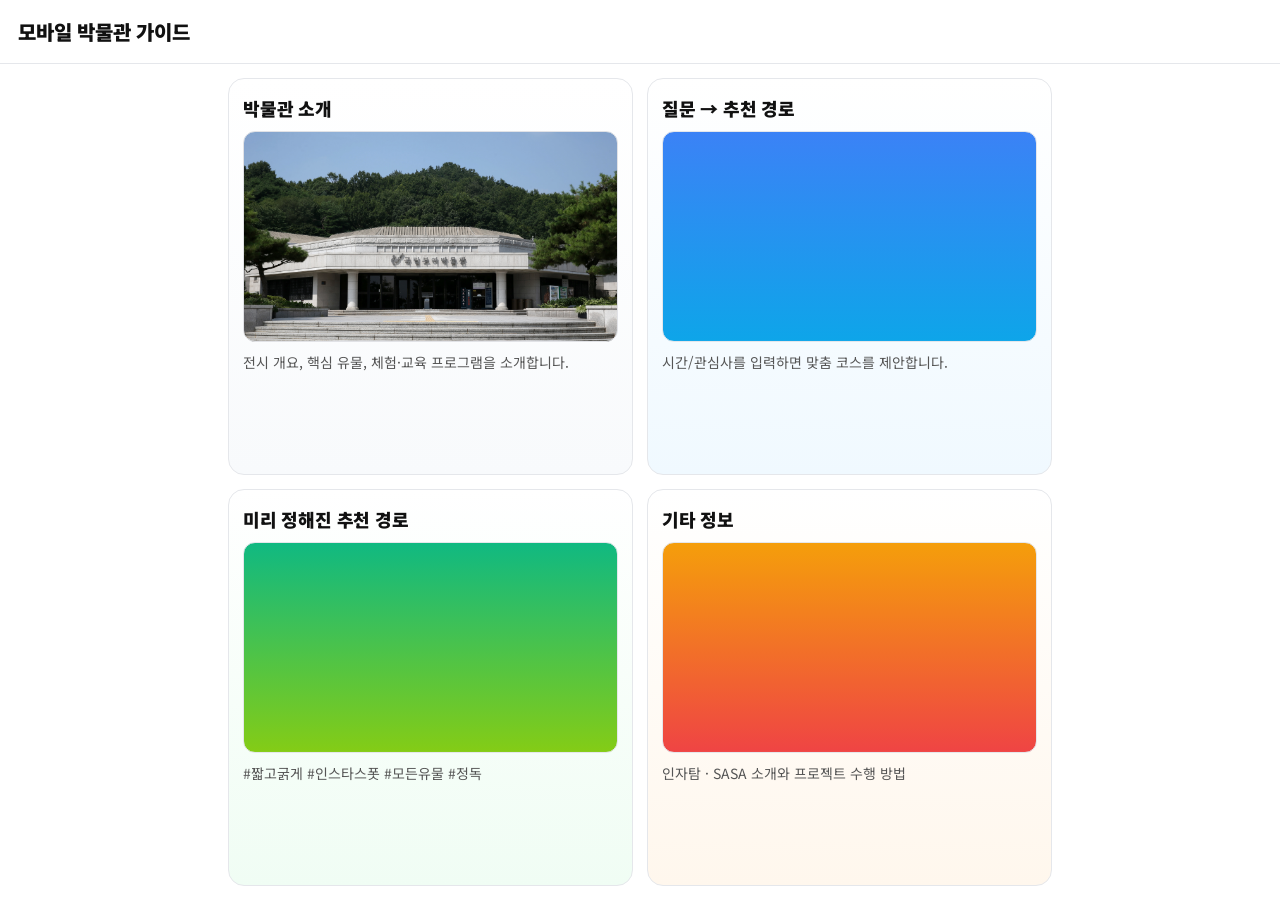
==== index.html @ e38f235e "Add files via upload" ====
<!doctype html>
<html lang="ko">
<head>
<meta charset="utf-8" />
<meta name="viewport" content="width=device-width,initial-scale=1,viewport-fit=cover" />
<title>모바일 박물관 가이드 — 메인</title>

<!-- Google Fonts: Noto Sans KR -->
<link rel="preconnect" href="https://fonts.googleapis.com">
<link rel="preconnect" href="https://fonts.gstatic.com" crossorigin>
<link href="https://fonts.googleapis.com/css2?family=Noto+Sans+KR:wght@400;600;700;900&display=swap" rel="stylesheet">

<link rel="stylesheet" href="style.css" />
</head>
<body>
  <header class="header">
    <h1>모바일 박물관 가이드</h1>
  </header>

  <main class="container" id="main">
    <section class="grid-2x2" aria-label="메인 선택">

      <!-- 1) 박물관 소개: 제목 위, 사진 아래 -->
      <a class="tile t1" href="intro.html" style="--i:0">
        <h3 class="tile__title">박물관 소개</h3>
        <div class="thumb thumb--photo" style="background-image:url('assets/buyeo-card.jpg')"></div>
        <p class="tile__desc">전시 개요, 핵심 유물, 체험·교육 프로그램을 소개합니다.</p>
      </a>

      <!-- 2) 질문 → 추천 경로: 카드 전체에 블루 라이트 틴트 + 컬러 비주얼 블록 -->
      <a class="tile t2" href="qa.html" style="--i:1">
        <h3 class="tile__title">질문 → 추천 경로</h3>
        <div class="thumb thumb--soft t2-soft"></div>
        <p class="tile__desc">시간/관심사를 입력하면 맞춤 코스를 제안합니다.</p>
      </a>

      <!-- 3) 미리 정해진 추천 경로: 그린 라이트 틴트 -->
      <a class="tile t3" href="routes.html" style="--i:2">
        <h3 class="tile__title">미리 정해진 추천 경로</h3>
        <div class="thumb thumb--soft t3-soft"></div>
        <p class="tile__desc">#짧고굵게 #인스타스폿 #모든유물 #정독</p>
      </a>

      <!-- 4) 기타 정보: 오렌지 라이트 틴트 -->
      <a class="tile t4" href="etc.html" style="--i:3">
        <h3 class="tile__title">기타 정보</h3>
        <div class="thumb thumb--soft t4-soft"></div>
        <p class="tile__desc">인자탐 · SASA 소개와 프로젝트 수행 방법</p>
      </a>

    </section>
  </main>

  <script>
    // 첫 진입 시 카드 순차 등장
    window.addEventListener('DOMContentLoaded', () => {
      if (window.matchMedia('(prefers-reduced-motion: reduce)').matches) return;
      requestAnimationFrame(() => document.body.classList.add('enter'));
    });
  </script>
</body>
</html>
---- style.css ----
/* ========== Global ========== */
:root{
  --bg:#ffffff; --ink:#111111; --muted:#555; --line:#e5e7eb;
  --header-h:64px; --gap:14px; --pad:18px;
  --c1:#2563eb; --c2:#0ea5e9; --c3:#10b981; --c4:#f59e0b; --c5:#ef4444;
}

*{ box-sizing:border-box; }
html,body{ height:100%; }
body{
  margin:0;
  font-family: "Noto Sans KR", system-ui, -apple-system, Segoe UI, Roboto, "Helvetica Neue", Arial, sans-serif;
  background:var(--bg); color:var(--ink);
}

/* ========== Header ========== */
.header{
  position:sticky; top:0; z-index:10; height:var(--header-h);
  display:flex; align-items:center; gap:12px; padding:0 var(--pad);
  background:#fff; border-bottom:1px solid var(--line);
}
.header h1{ margin:0; font-size:20px; font-weight:900; letter-spacing:-.2px; }
.header--sub h1{ font-size:18px; }

.back{
  display:inline-flex; align-items:center; justify-content:center;
  width:40px; height:40px; border-radius:10px; border:1px solid var(--line);
  background:#fff; color:var(--ink); font-weight:900; text-decoration:none;
}

/* ========== Layout ========== */
main{ padding:var(--gap) var(--pad); }
.container{ max-width:860px; margin:0 auto; }

/* 메인 2×2 그리드 */
.grid-2x2{
  height:calc(100dvh - var(--header-h) - var(--gap)*2);
  display:grid; gap:var(--gap);
  grid-template-columns:1fr 1fr; grid-template-rows:1fr 1fr;
}

/* ========== Tiles (카드) ========== */
.tile{
  display:flex; flex-direction:column; justify-content:flex-start; align-items:stretch;
  border:1px solid var(--line); border-radius:16px; padding:14px 14px 16px;
  background:#fff; /* 기본은 흰색, 아래 t1~t4에서 카드별 틴트로 덮어씀 */
  color:var(--ink); text-decoration:none; cursor:pointer;
  transition:transform .12s ease, box-shadow .12s ease, background .2s ease;
  /* 초기 애니메이션 상태 */
  opacity:0; transform:translateY(12px) scale(.98);
}
.tile:active{ transform:scale(.99); }
.tile:hover{ transform:translateY(-2px); box-shadow:0 6px 18px rgba(0,0,0,.08); }

/* 카드별 전체 배경 틴트(연한 고유색) */
.tile.t1{ background:linear-gradient(0deg, #f8fafc, #ffffff); }   /* 뉴트럴 */
.tile.t2{ background:linear-gradient(0deg, #f0f9ff, #ffffff); }   /* 블루 라이트 */
.tile.t3{ background:linear-gradient(0deg, #f0fdf4, #ffffff); }   /* 그린 라이트 */
.tile.t4{ background:linear-gradient(0deg, #fff7ed, #ffffff); }   /* 오렌지 라이트 */

.tile__title{
  margin:2px 0 10px;
  font-size:18px; font-weight:900; letter-spacing:-.2px;
}
.tile__desc{
  margin:10px 0 0; font-size:14px; color:var(--muted); line-height:1.55;
}

/* 사진/비주얼 블록 */
.thumb{
  width:100%;
  border-radius:12px;
  overflow:hidden;
  border:1px solid var(--line);
  background:#f3f4f6 center/cover no-repeat;
  margin:0; /* 제목 바로 아래 붙도록 */
}

/* 실제 사진을 쓰는 경우 */
.thumb--photo{
  aspect-ratio: 16/9;              /* 반응형 비율 유지 */
  filter: saturate(.92) brightness(.98);
}

/* 사진 없는 카드의 소프트 비주얼(아래의 t2-soft/t3-soft/t4-soft로 덮어씀) */
.thumb--soft{
  aspect-ratio: 16/9;
  background-image: linear-gradient(180deg,#fafafa,#f7f7f7);
}

/* 카드별 고유 색상 비주얼 블록(사진 대신 사용할 때) */
.t2-soft{ background-image: linear-gradient(180deg,#3b82f6,#0ea5e9); } /* 파랑~하늘 */
.t3-soft{ background-image: linear-gradient(180deg,#10b981,#84cc16); } /* 초록~연두 */
.t4-soft{ background-image: linear-gradient(180deg,#f59e0b,#ef4444); } /* 주황~빨강 */

/* 메인 진입 애니메이션 */
@keyframes riseIn {
  0%{opacity:0; transform:translateY(16px) scale(.96)}
  60%{opacity:1; transform:translateY(0) scale(1.01)}
  100%{opacity:1; transform:translateY(0) scale(1)}
}
.enter .tile{
  animation: riseIn .58s cubic-bezier(.2,.8,.2,1) both;
  animation-delay: calc(var(--i) * 120ms);
}
@media (prefers-reduced-motion: reduce){
  .tile{ opacity:1 !important; transform:none !important; animation:none !important; }
  .enter .tile{ animation:none !important; }
}

/* ========== Sections / Buttons / Forms (서브 페이지 공용) ========== */
.section{
  background:#f9fafb; border:1px solid var(--line);
  border-radius:16px; padding:16px;
}
.muted{ color:var(--muted); }
.ol{ margin:10px 0 0; padding-left:18px; font-size:14px; }

.btn{
  display:inline-flex; align-items:center; justify-content:center; gap:8px;
  border-radius:12px; padding:12px 14px; font-weight:900; cursor:pointer;
  text-decoration:none;
}
.btn-solid{ background:#111; color:#fff; border:0; }
.btn-ghost{ background:#fff; color:var(--ink); border:1px solid var(--line); }

.input{
  flex:1; padding:12px 14px; border-radius:12px;
  border:1px solid var(--line); background:#fff; color:var(--ink);
  font-size:14px; outline:none;
}
.chips{ display:flex; flex-wrap:wrap; gap:8px; }

/* ========== Routes / Modal (routes.html) ========== */
.routes{ display:grid; gap:12px; }
.route{ border:1px solid var(--line); border-radius:16px; overflow:hidden; background:#fafafa; }
.bar{ height:8px; }
.bar.short{ background:linear-gradient(90deg,var(--c5),var(--c4)); }
.bar.insta{ background:linear-gradient(90deg,var(--c1),var(--c2)); }
.bar.all{ background:linear-gradient(90deg,var(--c1),var(--c2)); }
.bar.deep{ background:linear-gradient(90deg,var(--c3),#84cc16); }
.inner{ padding:16px; }
.inner h4{ margin:0; font-size:16px; display:flex; justify-content:space-between; align-items:center; }

/* 모달 */
#modal{
  position:fixed; inset:0; z-index:50; display:none;
  align-items:flex-end; justify-content:center; padding:16px;
}
#modal-back{ position:absolute; inset:0; background:rgba(0,0,0,.35); }
.modal-card{
  width:100%; max-width:420px; border:1px solid var(--line);
  border-radius:16px; overflow:hidden; background:#fff; position:relative; z-index:1;
}

/* ========== Intro Hero (intro.html) ========== */
.hero{
  border:1px solid var(--line);
  border-radius:16px;
  overflow:hidden;
  background:#f3f4f6;
}
.hero__img{
  width:100%;
  aspect-ratio:16/9;
  background:#ddd center/cover no-repeat;
}
.hero__caption{
  padding:10px 12px;
  font-size:13px;
  color:var(--muted);
  background:#fff;
  border-top:1px solid var(--line);
}
.kicker{
  margin:0 0 6px;
  font-size:13px;
  color:var(--muted);
  letter-spacing:.02em;
  font-weight:700;
  text-transform:uppercase;
}
.lead{
  margin:8px 0 0;
  line-height:1.8;
  font-size:15px;
}
.badges{ display:flex; gap:8px; flex-wrap:wrap; margin-top:8px; }
.badge{
  display:inline-flex; align-items:center; gap:6px;
  height:28px; padding:0 10px; border-radius:999px;
  border:1px solid var(--line); background:#fff; color:#333; font-size:12px; font-weight:700;
}

/* ========== Media ========== */
@media (max-width:360px){
  .tile__title{ font-size:16px; }
  .tile__desc{ font-size:13px; }
}
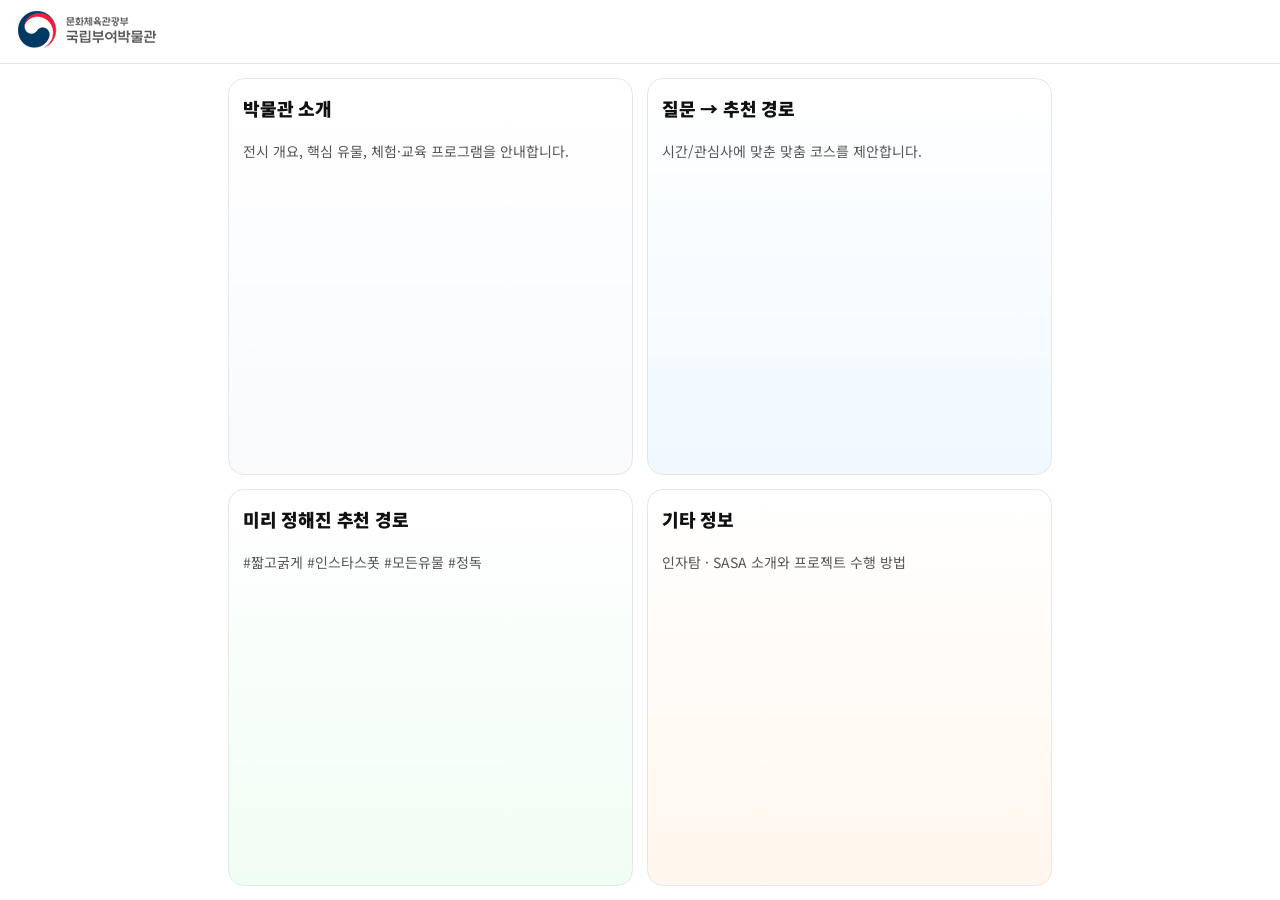
==== commit 8a1c2c61: "Update index.html" ====
--- a/index.html
+++ b/index.html
@@ -14,49 +14,74 @@
 </head>
 <body>
   <header class="header">
-    <h1>모바일 박물관 가이드</h1>
+      <a href="index.html" class="logo-link">
+      <img src="assets/logo.png" alt="박물관 로고" class="logo-img">
+    </a>
   </header>
 
   <main class="container" id="main">
     <section class="grid-2x2" aria-label="메인 선택">
-
-      <!-- 1) 박물관 소개: 제목 위, 사진 아래 -->
-      <a class="tile t1" href="intro.html" style="--i:0">
+      <a class="tile t1" href="intro.html" style="--i:0" tabindex="0">
         <h3 class="tile__title">박물관 소개</h3>
-        <div class="thumb thumb--photo" style="background-image:url('assets/buyeo-card.jpg')"></div>
-        <p class="tile__desc">전시 개요, 핵심 유물, 체험·교육 프로그램을 소개합니다.</p>
+        <p class="tile__desc">전시 개요, 핵심 유물, 체험·교육 프로그램을 안내합니다.</p>
       </a>
 
-      <!-- 2) 질문 → 추천 경로: 카드 전체에 블루 라이트 틴트 + 컬러 비주얼 블록 -->
-      <a class="tile t2" href="qa.html" style="--i:1">
+      <a class="tile t2" href="qa.html" style="--i:1" tabindex="0">
         <h3 class="tile__title">질문 → 추천 경로</h3>
-        <div class="thumb thumb--soft t2-soft"></div>
-        <p class="tile__desc">시간/관심사를 입력하면 맞춤 코스를 제안합니다.</p>
+        <p class="tile__desc">시간/관심사에 맞춘 맞춤 코스를 제안합니다.</p>
       </a>
 
-      <!-- 3) 미리 정해진 추천 경로: 그린 라이트 틴트 -->
-      <a class="tile t3" href="routes.html" style="--i:2">
+      <a class="tile t3" href="routes.html" style="--i:2" tabindex="0">
         <h3 class="tile__title">미리 정해진 추천 경로</h3>
-        <div class="thumb thumb--soft t3-soft"></div>
         <p class="tile__desc">#짧고굵게 #인스타스폿 #모든유물 #정독</p>
       </a>
 
-      <!-- 4) 기타 정보: 오렌지 라이트 틴트 -->
-      <a class="tile t4" href="etc.html" style="--i:3">
+      <a class="tile t4" href="etc.html" style="--i:3" tabindex="0">
         <h3 class="tile__title">기타 정보</h3>
-        <div class="thumb thumb--soft t4-soft"></div>
         <p class="tile__desc">인자탐 · SASA 소개와 프로젝트 수행 방법</p>
       </a>
-
     </section>
   </main>
 
-  <script>
-    // 첫 진입 시 카드 순차 등장
-    window.addEventListener('DOMContentLoaded', () => {
-      if (window.matchMedia('(prefers-reduced-motion: reduce)').matches) return;
-      requestAnimationFrame(() => document.body.classList.add('enter'));
-    });
-  </script>
+<script>
+(function () {
+  // 이전 페이지 복귀 등에서 브라우저가 스크롤을 복원하지 않도록
+  if ('scrollRestoration' in history) {
+    history.scrollRestoration = 'manual';
+  }
+
+  const toTop = () => window.scrollTo({ top: 0, left: 0, behavior: 'auto' });
+
+  // DOM 준비되면 즉시 최상단으로 이동 → 다음 프레임에 애니메이션 시작
+  window.addEventListener('DOMContentLoaded', () => {
+    toTop();
+
+    const reduce = window.matchMedia('(prefers-reduced-motion: reduce)').matches;
+    if (!reduce) {
+      // 다음 프레임에 enter 클래스를 붙여 애니메이션 트리거
+      requestAnimationFrame(() => {
+        document.body.classList.add('enter');
+      });
+    }
+  });
+
+  // bfcache(뒤로가기 등)로 복귀했을 때도 최상단으로 보정
+  window.addEventListener('pageshow', (e) => {
+    if (e.persisted) toTop();
+  });
+
+  // 애니메이션 총 소요 시간 계산 후 한 번 더 최상단으로 보정
+  // (폰트 로딩·레이아웃 시프트로 미세하게 밀리는 경우를 대비)
+  window.addEventListener('load', () => {
+    const DUR = 900;                  // --enter-dur와 동일 (ms)
+    const STEP = 160;                 // --enter-delay-step와 동일 (ms)
+    const count = document.querySelectorAll('.tile').length || 4;
+    const BUFFER = 150;               // 약간의 여유 버퍼
+    const total = DUR + STEP * (count - 1) + BUFFER;
+
+    setTimeout(toTop, total);
+  });
+})();
+</script>
 </body>
 </html>
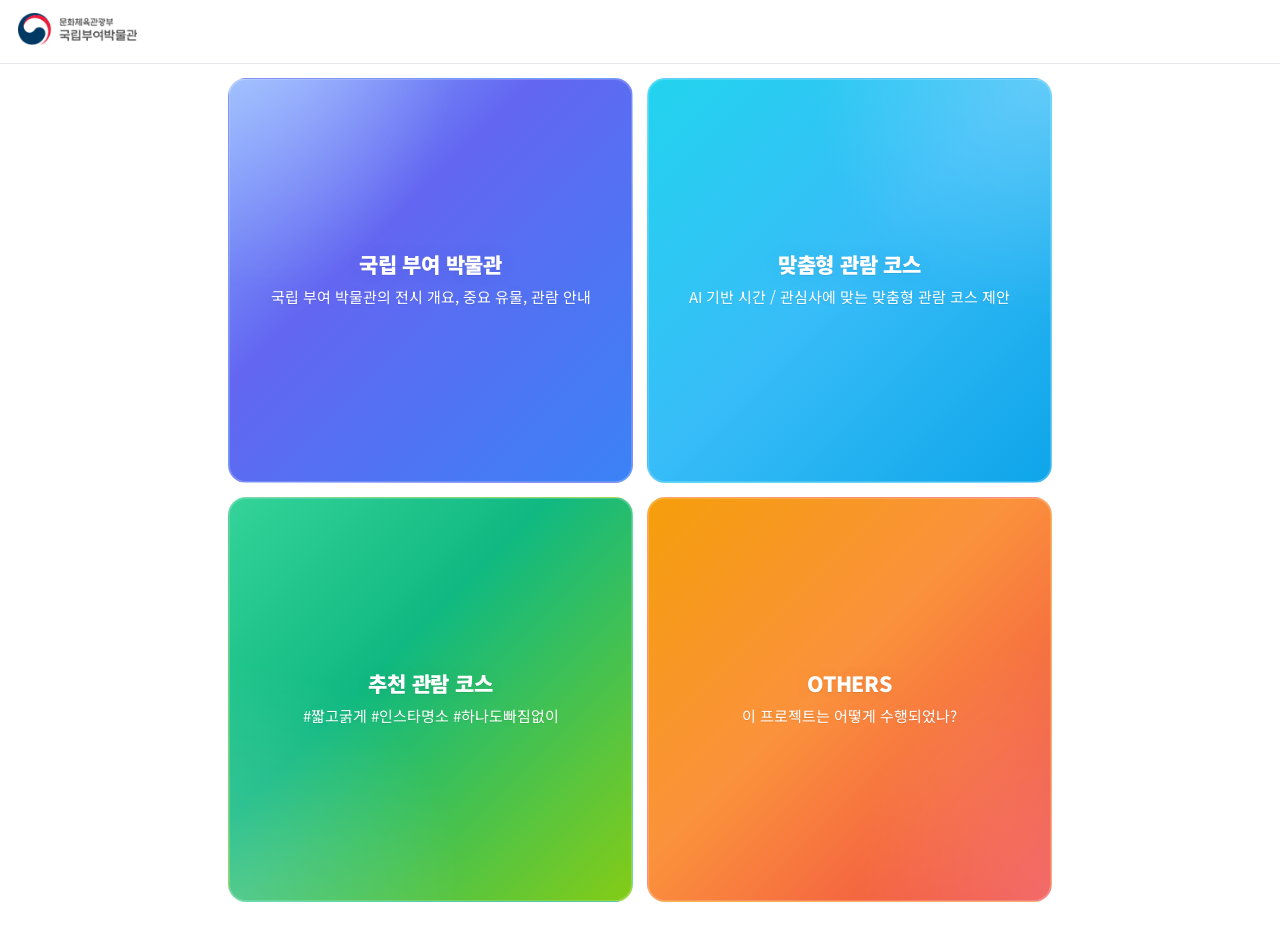
==== commit e8c17269: "Add files via upload" ====
--- a/index.html
+++ b/index.html
@@ -22,23 +22,23 @@
   <main class="container" id="main">
     <section class="grid-2x2" aria-label="메인 선택">
       <a class="tile t1" href="intro.html" style="--i:0" tabindex="0">
-        <h3 class="tile__title">박물관 소개</h3>
-        <p class="tile__desc">전시 개요, 핵심 유물, 체험·교육 프로그램을 안내합니다.</p>
+        <h3 class="tile__title">국립 부여 박물관</h3>
+        <p class="tile__desc">국립 부여 박물관의 전시 개요, 중요 유물, 관람 안내</p>
       </a>
 
       <a class="tile t2" href="qa.html" style="--i:1" tabindex="0">
-        <h3 class="tile__title">질문 → 추천 경로</h3>
-        <p class="tile__desc">시간/관심사에 맞춘 맞춤 코스를 제안합니다.</p>
+        <h3 class="tile__title">맞춤형 관람 코스</h3>
+        <p class="tile__desc">AI 기반 시간 / 관심사에 맞는 맞춤형 관람 코스 제안</p>
       </a>
 
       <a class="tile t3" href="routes.html" style="--i:2" tabindex="0">
-        <h3 class="tile__title">미리 정해진 추천 경로</h3>
-        <p class="tile__desc">#짧고굵게 #인스타스폿 #모든유물 #정독</p>
+        <h3 class="tile__title">추천 관람 코스</h3>
+        <p class="tile__desc">#짧고굵게 #인스타명소 #하나도빠짐없이</p>
       </a>
 
       <a class="tile t4" href="etc.html" style="--i:3" tabindex="0">
-        <h3 class="tile__title">기타 정보</h3>
-        <p class="tile__desc">인자탐 · SASA 소개와 프로젝트 수행 방법</p>
+        <h3 class="tile__title">OTHERS</h3>
+        <p class="tile__desc">이 프로젝트는 어떻게 수행되었나?</p>
       </a>
     </section>
   </main>
--- a/style.css
+++ b/style.css
@@ -1,16 +1,18 @@
 /* ========== Global ========== */
 :root{
-  --bg:#ffffff; --ink:#111111; --muted:#555; --line:#e5e7eb;
+  --bg:#fff; --ink:#0b0f18; --muted:#586174; --line:#e5e7eb;
   --header-h:64px; --gap:14px; --pad:18px;
-  --c1:#2563eb; --c2:#0ea5e9; --c3:#10b981; --c4:#f59e0b; --c5:#ef4444;
+  --enter-dur:.9s; --enter-delay:160ms; --enter-translate:24px; --enter-overshoot:1.02;
+
+  /* Palette */
+  --c-blue-1:#6366f1; --c-blue-2:#3b82f6; --c-cyan-1:#22d3ee; --c-cyan-2:#0ea5e9;
+  --c-green-1:#10b981; --c-green-2:#84cc16; --c-warm-1:#f59e0b; --c-warm-2:#ef4444;
 }
-
-*{ box-sizing:border-box; }
-html,body{ height:100%; }
+*{box-sizing:border-box}
+html,body{height:100%}
 body{
-  margin:0;
-  font-family: "Noto Sans KR", system-ui, -apple-system, Segoe UI, Roboto, "Helvetica Neue", Arial, sans-serif;
-  background:var(--bg); color:var(--ink);
+  margin:0; background:var(--bg); color:var(--ink);
+  font-family:"Noto Sans KR",system-ui,-apple-system,Segoe UI,Roboto,Arial,sans-serif;
 }
 
 /* ========== Header ========== */
@@ -19,172 +21,102 @@
   display:flex; align-items:center; gap:12px; padding:0 var(--pad);
   background:#fff; border-bottom:1px solid var(--line);
 }
-.header h1{ margin:0; font-size:20px; font-weight:900; letter-spacing:-.2px; }
-.header--sub h1{ font-size:18px; }
-
-.back{
-  display:inline-flex; align-items:center; justify-content:center;
-  width:40px; height:40px; border-radius:10px; border:1px solid var(--line);
-  background:#fff; color:var(--ink); font-weight:900; text-decoration:none;
-}
+.header h1{margin:0; font:900 20px/1 "Noto Sans KR"; letter-spacing:-.2px}
+.header--sub h1{font-size:18px}
+.logo-img{height:32px; max-width:120px; object-fit:contain} /* 로고 살짝 축소 */
 
 /* ========== Layout ========== */
-main{ padding:var(--gap) var(--pad); }
-.container{ max-width:860px; margin:0 auto; }
-
-/* 메인 2×2 그리드 */
+main{padding:var(--gap) var(--pad)}
+.container{max-width:860px; margin:0 auto}
 .grid-2x2{
+  height:calc(100vh - var(--header-h) - var(--gap)*2);
   height:calc(100dvh - var(--header-h) - var(--gap)*2);
   display:grid; gap:var(--gap);
   grid-template-columns:1fr 1fr; grid-template-rows:1fr 1fr;
+  justify-items:center;          /* 시각적 중앙 정렬 보정 */
+  margin-bottom:calc(var(--gap)*2);
 }
 
-/* ========== Tiles (카드) ========== */
+/* ========== Tiles ========== */
 .tile{
-  display:flex; flex-direction:column; justify-content:flex-start; align-items:stretch;
-  border:1px solid var(--line); border-radius:16px; padding:14px 14px 16px;
-  background:#fff; /* 기본은 흰색, 아래 t1~t4에서 카드별 틴트로 덮어씀 */
-  color:var(--ink); text-decoration:none; cursor:pointer;
-  transition:transform .12s ease, box-shadow .12s ease, background .2s ease;
-  /* 초기 애니메이션 상태 */
-  opacity:0; transform:translateY(12px) scale(.98);
+  position:relative; display:flex; flex-direction:column; justify-content:center; align-items:center;
+  width:100%; aspect-ratio:1/1; border-radius:18px; padding:20px 16px;
+  color:#fff; text-align:center; text-shadow:0 1px 0 rgba(0,0,0,.08),0 0 24px rgba(0,0,0,.08);
+  border:1px solid rgba(255,255,255,.25); box-shadow:inset 0 0 0 1px rgba(255,255,255,.18);
+  text-decoration:none; cursor:pointer; transition:transform .18s, box-shadow .18s, filter .18s;
+  opacity:0; transform:translateY(var(--enter-translate)) scale(.96);
 }
-.tile:active{ transform:scale(.99); }
-.tile:hover{ transform:translateY(-2px); box-shadow:0 6px 18px rgba(0,0,0,.08); }
+.tile:hover{transform:translateY(-4px) scale(1.01); box-shadow:0 14px 28px rgba(0,0,0,.15), inset 0 0 0 1px rgba(255,255,255,.18); filter:saturate(1.05)}
+.tile:active{transform:translateY(-1px) scale(1.005)}
+.tile:focus{outline:none}
+.tile:focus-visible{box-shadow:0 0 0 3px #fff, 0 0 0 6px rgba(0,0,0,.25)}
 
-/* 카드별 전체 배경 틴트(연한 고유색) */
-.tile.t1{ background:linear-gradient(0deg, #f8fafc, #ffffff); }   /* 뉴트럴 */
-.tile.t2{ background:linear-gradient(0deg, #f0f9ff, #ffffff); }   /* 블루 라이트 */
-.tile.t3{ background:linear-gradient(0deg, #f0fdf4, #ffffff); }   /* 그린 라이트 */
-.tile.t4{ background:linear-gradient(0deg, #fff7ed, #ffffff); }   /* 오렌지 라이트 */
+.tile__title{margin:0 0 8px; font:900 21px/1.2 "Noto Sans KR"; letter-spacing:-.2px}
+.tile__desc{margin:0; font-size:15px; line-height:1.6; color:rgb(255, 255, 255)}
 
-.tile__title{
-  margin:2px 0 10px;
-  font-size:18px; font-weight:900; letter-spacing:-.2px;
+/* Strong gradients */
+.tile.t1{background:
+  radial-gradient(120% 180% at 10% -20%, rgba(255,255,255,.28) 0%, transparent 40%),
+  linear-gradient(135deg,#8bb3ff 0%,var(--c-blue-1) 38%,var(--c-blue-2) 100%)}
+.tile.t2{background:
+  radial-gradient(140% 140% at 100% 0%, rgba(255,255,255,.22) 0%, transparent 42%),
+  linear-gradient(135deg,var(--c-cyan-1) 0%,#38bdf8 48%,var(--c-cyan-2) 100%)}
+.tile.t3{background:
+  radial-gradient(140% 140% at 0% 100%, rgba(255,255,255,.22) 0%, transparent 42%),
+  linear-gradient(135deg,#34d399 0%,var(--c-green-1) 40%,var(--c-green-2) 100%)}
+.tile.t4{background:
+  radial-gradient(120% 160% at 100% 100%, rgba(255,255,255,.20) 0%, transparent 40%),
+  linear-gradient(135deg,var(--c-warm-1) 0%,#fb923c 45%,var(--c-warm-2) 100%)}
+
+/* ========== Enter animation ========== */
+@keyframes riseIn{
+  0%{opacity:0; transform:translateY(var(--enter-translate)) scale(.96)}
+  60%{opacity:1; transform:translateY(0) scale(var(--enter-overshoot))}
+  100%{opacity:1; transform:translateY(0) scale(1)}
 }
-.tile__desc{
-  margin:10px 0 0; font-size:14px; color:var(--muted); line-height:1.55;
+.enter .tile{animation:riseIn var(--enter-dur) cubic-bezier(.18,.9,.2,1) both}
+.enter .tile:nth-child(1){animation-delay:calc(var(--enter-delay)*0)}
+.enter .tile:nth-child(2){animation-delay:calc(var(--enter-delay)*1)}
+.enter .tile:nth-child(3){animation-delay:calc(var(--enter-delay)*2)}
+.enter .tile:nth-child(4){animation-delay:calc(var(--enter-delay)*3)}
+@media (prefers-reduced-motion:reduce){
+  .tile,.enter .tile{animation:none !important; opacity:1 !important; transform:none !important}
 }
 
-/* 사진/비주얼 블록 */
-.thumb{
-  width:100%;
-  border-radius:12px;
-  overflow:hidden;
-  border:1px solid var(--line);
-  background:#f3f4f6 center/cover no-repeat;
-  margin:0; /* 제목 바로 아래 붙도록 */
+/* ========== Sub-page commons (간결 유지) ========== */
+.section{background:#f9fafb; border:1px solid var(--line); border-radius:16px; padding:16px}
+.muted{color:var(--muted)}
+.btn{display:inline-flex; align-items:center; justify-content:center; gap:8px; border-radius:12px; padding:12px 14px; font-weight:900; text-decoration:none; cursor:pointer}
+.btn-solid{background:#111; color:#fff}
+.btn-ghost{background:#fff; color:var(--ink); border:1px solid var(--line)}
+.hero {
+  position: relative;
+  width: 100%;
+  max-height: 512px;
+  overflow: hidden;
+  border-radius: 12px;
 }
 
-/* 실제 사진을 쓰는 경우 */
-.thumb--photo{
-  aspect-ratio: 16/9;              /* 반응형 비율 유지 */
-  filter: saturate(.92) brightness(.98);
+.hero__img {
+  width: 100%;
+  height: auto;
+  object-fit: cover;
+  display: block;
 }
 
-/* 사진 없는 카드의 소프트 비주얼(아래의 t2-soft/t3-soft/t4-soft로 덮어씀) */
-.thumb--soft{
-  aspect-ratio: 16/9;
-  background-image: linear-gradient(180deg,#fafafa,#f7f7f7);
+.hero__caption {
+  position: absolute;
+  bottom: 8px;
+  left: 12px;
+  padding: 4px 8px;
+  font-size: 14px;
+  color: #fff;
+  background: rgba(0,0,0,0.4);
+  border-radius: 6px;
 }
 
-/* 카드별 고유 색상 비주얼 블록(사진 대신 사용할 때) */
-.t2-soft{ background-image: linear-gradient(180deg,#3b82f6,#0ea5e9); } /* 파랑~하늘 */
-.t3-soft{ background-image: linear-gradient(180deg,#10b981,#84cc16); } /* 초록~연두 */
-.t4-soft{ background-image: linear-gradient(180deg,#f59e0b,#ef4444); } /* 주황~빨강 */
 
-/* 메인 진입 애니메이션 */
-@keyframes riseIn {
-  0%{opacity:0; transform:translateY(16px) scale(.96)}
-  60%{opacity:1; transform:translateY(0) scale(1.01)}
-  100%{opacity:1; transform:translateY(0) scale(1)}
-}
-.enter .tile{
-  animation: riseIn .58s cubic-bezier(.2,.8,.2,1) both;
-  animation-delay: calc(var(--i) * 120ms);
-}
-@media (prefers-reduced-motion: reduce){
-  .tile{ opacity:1 !important; transform:none !important; animation:none !important; }
-  .enter .tile{ animation:none !important; }
-}
 
-/* ========== Sections / Buttons / Forms (서브 페이지 공용) ========== */
-.section{
-  background:#f9fafb; border:1px solid var(--line);
-  border-radius:16px; padding:16px;
-}
-.muted{ color:var(--muted); }
-.ol{ margin:10px 0 0; padding-left:18px; font-size:14px; }
-
-.btn{
-  display:inline-flex; align-items:center; justify-content:center; gap:8px;
-  border-radius:12px; padding:12px 14px; font-weight:900; cursor:pointer;
-  text-decoration:none;
-}
-.btn-solid{ background:#111; color:#fff; border:0; }
-.btn-ghost{ background:#fff; color:var(--ink); border:1px solid var(--line); }
-
-.input{
-  flex:1; padding:12px 14px; border-radius:12px;
-  border:1px solid var(--line); background:#fff; color:var(--ink);
-  font-size:14px; outline:none;
-}
-.chips{ display:flex; flex-wrap:wrap; gap:8px; }
-
-/* ========== Routes / Modal (routes.html) ========== */
-.routes{ display:grid; gap:12px; }
-.route{ border:1px solid var(--line); border-radius:16px; overflow:hidden; background:#fafafa; }
-.bar{ height:8px; }
-.bar.short{ background:linear-gradient(90deg,var(--c5),var(--c4)); }
-.bar.insta{ background:linear-gradient(90deg,var(--c1),var(--c2)); }
-.bar.all{ background:linear-gradient(90deg,var(--c1),var(--c2)); }
-.bar.deep{ background:linear-gradient(90deg,var(--c3),#84cc16); }
-.inner{ padding:16px; }
-.inner h4{ margin:0; font-size:16px; display:flex; justify-content:space-between; align-items:center; }
-
-/* 모달 */
-#modal{
-  position:fixed; inset:0; z-index:50; display:none;
-  align-items:flex-end; justify-content:center; padding:16px;
-}
-#modal-back{ position:absolute; inset:0; background:rgba(0,0,0,.35); }
-.modal-card{
-  width:100%; max-width:420px; border:1px solid var(--line);
-  border-radius:16px; overflow:hidden; background:#fff; position:relative; z-index:1;
-}
-
-/* ========== Intro Hero (intro.html) ========== */
-.hero{
-  border:1px solid var(--line);
-  border-radius:16px;
-  overflow:hidden;
-  background:#f3f4f6;
-}
-.hero__img{
-  width:100%;
-  aspect-ratio:16/9;
-  background:#ddd center/cover no-repeat;
-}
-.hero__caption{
-  padding:10px 12px;
-  font-size:13px;
-  color:var(--muted);
-  background:#fff;
-  border-top:1px solid var(--line);
-}
-.kicker{
-  margin:0 0 6px;
-  font-size:13px;
-  color:var(--muted);
-  letter-spacing:.02em;
-  font-weight:700;
-  text-transform:uppercase;
-}
-.lead{
-  margin:8px 0 0;
-  line-height:1.8;
-  font-size:15px;
-}
 .badges{ display:flex; gap:8px; flex-wrap:wrap; margin-top:8px; }
 .badge{
   display:inline-flex; align-items:center; gap:6px;
@@ -192,8 +124,53 @@
   border:1px solid var(--line); background:#fff; color:#333; font-size:12px; font-weight:700;
 }
 
-/* ========== Media ========== */
+
+/* Routes / Modal (routes.html) — 유지 */ 
+.routes{ display:grid; gap:12px; } 
+.route{ 
+  border:1px solid var(--line);
+  border-radius:16px; overflow:hidden;
+  background:#fafafa; } 
+.bar{ height:8px; } 
+.bar.short{ background:linear-gradient(90deg,#ef4444,#f59e0b); }
+.bar.insta{ background:linear-gradient(90deg,#2563eb,#0ea5e9); }
+.bar.all{ background:linear-gradient(90deg,#2563eb,#0ea5e9); }
+.bar.deep{ background:linear-gradient(90deg,#10b981,#84cc16); }
+.inner{ padding:16px; }
+.inner h4{ margin:0; font-size:16px; display:flex; justify-content:space-between; align-items:center; } 
+#modal{ position:fixed; inset:0; z-index:50; display:none; align-items:flex-end; justify-content:center; padding:16px; } 
+#modal-back{ position:absolute; inset:0; background:rgba(0,0,0,.35); } 
+.modal-card{ width:100%; max-width:420px; border:1px solid var(--line); border-radius:16px; overflow:hidden; background:#fff; position:relative; z-index:1; }
+
+
+
+/* ========== Responsive ========== */
+/* 모바일 최적화: 1열일 때 가로 중앙 정렬 (정확히 중앙) */
+@media (max-width:480px){
+  .grid-2x2{
+    grid-template-columns: 1fr;
+    grid-auto-rows: auto;
+    justify-items: center;   /* 카드 가로 중앙 */
+    width: 100%;
+  }
+
+  /* 핵심 수정: vw 대신 컨테이너 기준 % 사용 */
+  .tile{
+    aspect-ratio: 16 / 9;
+    max-height: 200px;
+    width: min(100%, 420px);   /* 기존: min(92vw, 420px) → 변경: 컨테이너 100% 기준 */
+    padding: 18px 14px;
+  }
+
+  .tile__title{ font-size:19px; }
+  .tile__desc{
+    font-size:14px;
+    display:-webkit-box; -webkit-box-orient:vertical; -webkit-line-clamp:2; overflow:hidden;
+    max-width: 26ch;
+  }
+}
+
 @media (max-width:360px){
-  .tile__title{ font-size:16px; }
-  .tile__desc{ font-size:13px; }
+  .tile__title{font-size:19px}
+  .tile__desc{font-size:14px}
 }
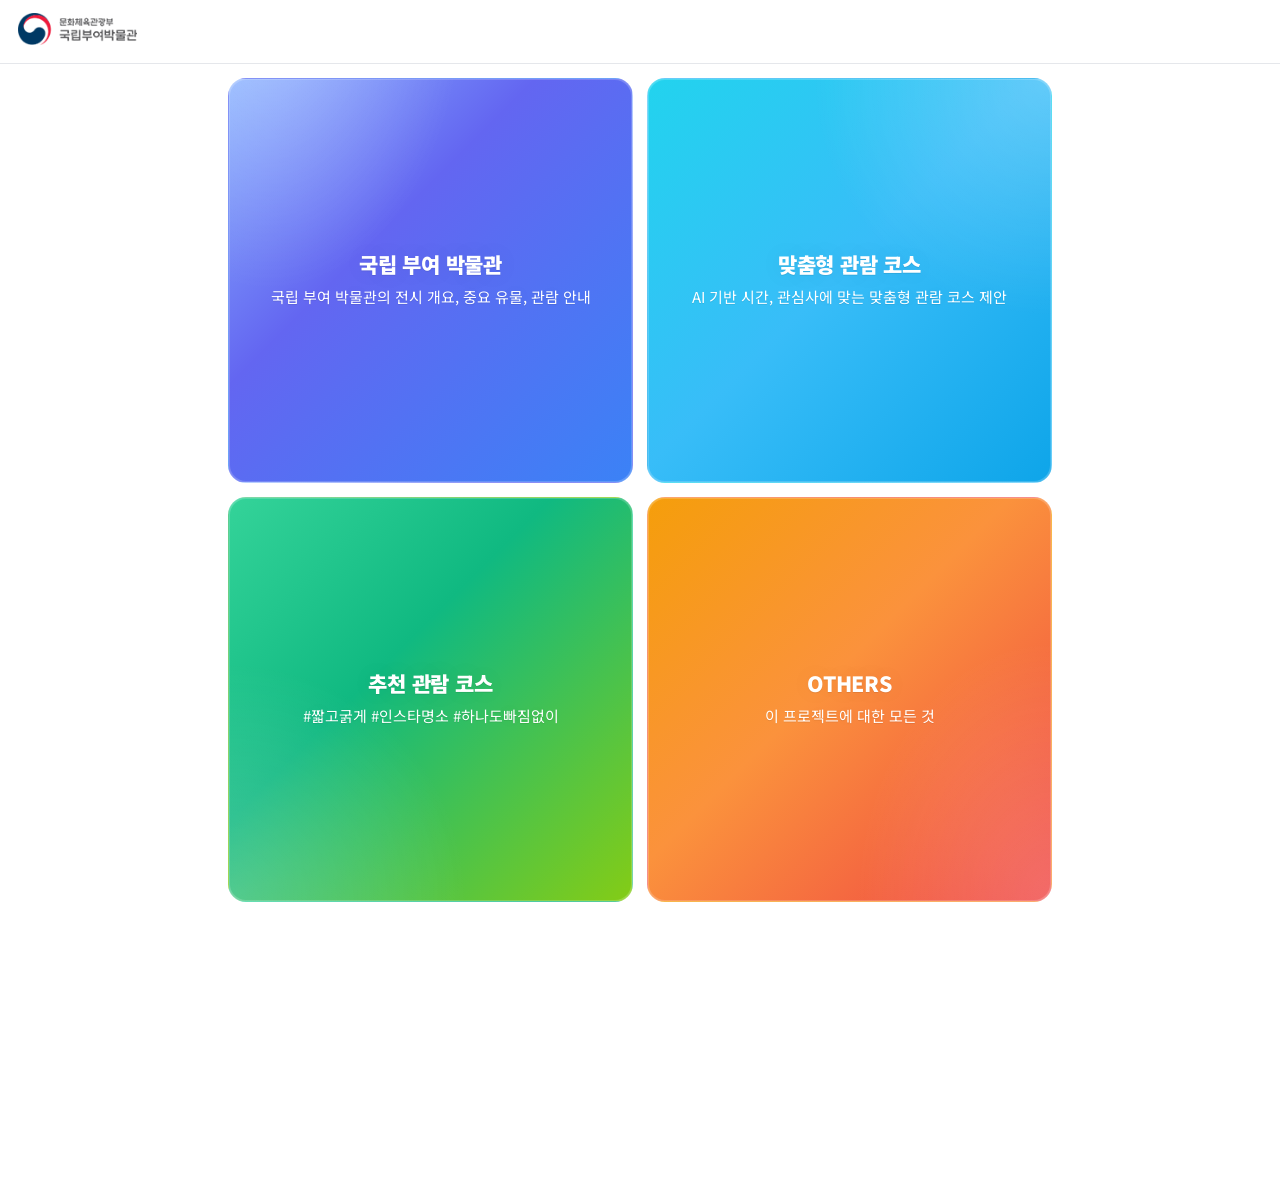
==== commit 62f8cbba: "Add files via upload" ====
--- a/index.html
+++ b/index.html
@@ -28,7 +28,7 @@
 
       <a class="tile t2" href="qa.html" style="--i:1" tabindex="0">
         <h3 class="tile__title">맞춤형 관람 코스</h3>
-        <p class="tile__desc">AI 기반 시간 / 관심사에 맞는 맞춤형 관람 코스 제안</p>
+        <p class="tile__desc">AI 기반 시간, 관심사에 맞는 맞춤형 관람 코스 제안</p>
       </a>
 
       <a class="tile t3" href="routes.html" style="--i:2" tabindex="0">
@@ -38,7 +38,7 @@
 
       <a class="tile t4" href="etc.html" style="--i:3" tabindex="0">
         <h3 class="tile__title">OTHERS</h3>
-        <p class="tile__desc">이 프로젝트는 어떻게 수행되었나?</p>
+        <p class="tile__desc">이 프로젝트에 대한 모든 것</p>
       </a>
     </section>
   </main>
--- a/style.css
+++ b/style.css
@@ -35,6 +35,7 @@
   grid-template-columns:1fr 1fr; grid-template-rows:1fr 1fr;
   justify-items:center;          /* 시각적 중앙 정렬 보정 */
   margin-bottom:calc(var(--gap)*2);
+  margin-bottom: 304px;
 }
 
 /* ========== Tiles ========== */
@@ -44,7 +45,7 @@
   color:#fff; text-align:center; text-shadow:0 1px 0 rgba(0,0,0,.08),0 0 24px rgba(0,0,0,.08);
   border:1px solid rgba(255,255,255,.25); box-shadow:inset 0 0 0 1px rgba(255,255,255,.18);
   text-decoration:none; cursor:pointer; transition:transform .18s, box-shadow .18s, filter .18s;
-  opacity:0; transform:translateY(var(--enter-translate)) scale(.96);
+  opacity:0; transform:translateY(var(--enter-translate)) scale(.96); 
 }
 .tile:hover{transform:translateY(-4px) scale(1.01); box-shadow:0 14px 28px rgba(0,0,0,.15), inset 0 0 0 1px rgba(255,255,255,.18); filter:saturate(1.05)}
 .tile:active{transform:translateY(-1px) scale(1.005)}
@@ -152,6 +153,7 @@
     grid-auto-rows: auto;
     justify-items: center;   /* 카드 가로 중앙 */
     width: 100%;
+    /*margin-bottom: 24px;*/
   }
 
   /* 핵심 수정: vw 대신 컨테이너 기준 % 사용 */
@@ -168,9 +170,71 @@
     display:-webkit-box; -webkit-box-orient:vertical; -webkit-line-clamp:2; overflow:hidden;
     max-width: 26ch;
   }
+
+  .tile.t4 {
+    margin-bottom: 24px; /* others 카드 아래 공간 */
+  }
+
+  .composer{ gap:6px; }
+  .btn{ height:42px; padding:0 12px; font-size:13px; }
+  .composer .input{ height:42px; }
+  
 }
 
 @media (max-width:360px){
   .tile__title{font-size:19px}
   .tile__desc{font-size:14px}
-}
+
+} 
+
+
+
+/* 입력 필드가 두 버튼 옆에서 가변 폭을 차지하도록 */
+.composer{
+  display:flex; gap:8px; align-items:center;
+  justify-content:center;
+  background:#fff; padding:10px;
+  border:1px solid var(--line); border-radius:12px;
+
+  flex-wrap:nowrap;    /* ✅ 줄바꿈 금지 */
+  overflow:hidden;     /* 혹시 삐져나오는 경우 대비 */
+}
+
+.composer .input{
+  flex:1 1 auto;       /* ✅ 남는 공간 다 차지 */
+  min-width:0;         /* ✅ flexbox에서 줄어들 수 있게 */
+  height:44px; border:1px solid var(--line);
+  border-radius:10px; padding:0 12px;
+  font-size:15px; outline:none;
+}
+
+.input:focus,
+.input:focus-visible{
+  outline:none !important;
+  box-shadow: 0 0 0 3px rgba(37,99,235,.12); /* 은은한 대체 포커스 */
+  border-color:#c7d2fe;
+}
+
+
+.btn{
+  display:inline-flex; align-items:center; justify-content:center;
+  height:44px; padding:0 14px; border-radius:10px;
+  border:1px solid var(--line); background:#fff; cursor:pointer;
+  font-weight:600; font-size:14px; line-height:1;
+  white-space:nowrap;            /* 버튼 글자 줄바꿈 금지 */
+  text-align:center;             /* 중앙 정렬 */
+  -webkit-tap-highlight-color: transparent;
+  transition: box-shadow .15s, transform .02s, background .15s, border-color .15s;
+}
+.btn:hover{ box-shadow: 0 4px 12px rgba(0,0,0,.06); }
+.btn:active{ transform: translateY(1px); }
+
+.btn-solid{
+  background:#2563eb; color:#fff; border-color:#2563eb;
+}
+.btn-solid:hover{ background:#1d4ed8; border-color:#1d4ed8; }
+
+/* 입력창/버튼 초점 윤곽선 통일 제거 */
+.btn:focus, .btn:focus-visible{
+  outline:none !important; box-shadow: 0 0 0 3px rgba(37,99,235,.12);
+}
